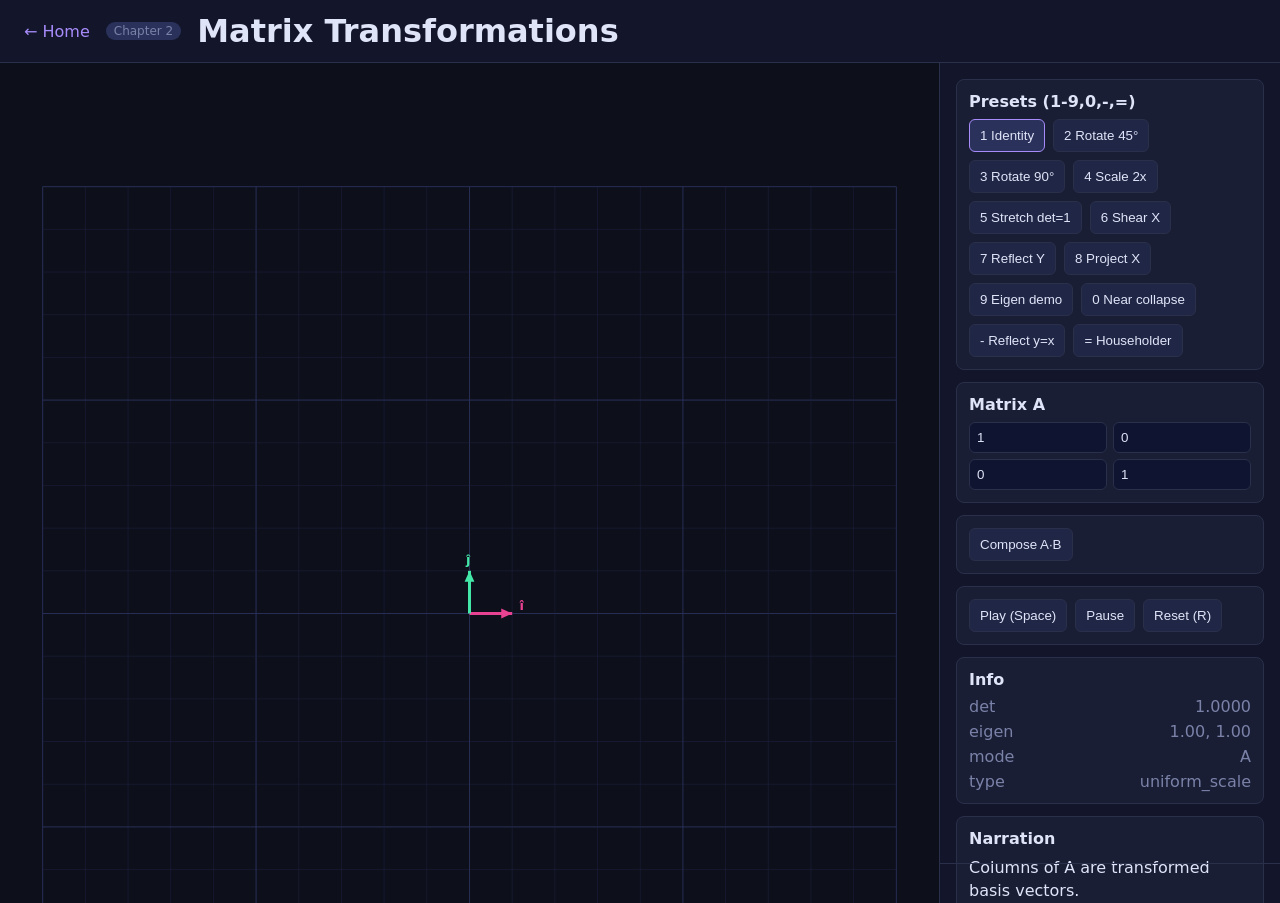
==== chapters/ch2-matrix-transformations.html @ 696d7d13 "feat: initial release — Linear Algebra Visual Companion 5 interactive chapters for ML/DL learners: -" ====
<!doctype html><html lang="en"><head>
<meta charset="UTF-8"/><meta name="viewport" content="width=device-width, initial-scale=1.0"/>
<title>Ch2 — Matrix Transformations</title>
<link rel="stylesheet" href="../css/theme.css"><link rel="stylesheet" href="../css/layout.css"><link rel="stylesheet" href="../css/components.css"></head><body>
<div class="chapter-shell"><header class="chapter-header"><a href="../index.html">← Home</a><span class="badge">Chapter 2</span><h1>Matrix Transformations</h1></header>
<main class="chapter-main"><section class="canvas-area"><canvas id="c"></canvas></section><aside class="sidebar">
<div class="panel"><div class="panel-title">Presets (1-9,0,-,=)</div><div id="presets" class="preset-bar"></div></div>
<div class="panel"><div class="panel-title">Matrix A</div><div class="input-grid" id="aGrid"></div></div>
<div class="panel"><button class="btn" id="composeToggle">Compose A·B</button><div id="composeBox" hidden><div class="panel-title" style="margin-top:8px">Matrix B</div><div class="input-grid" id="bGrid"></div></div></div>
<div class="panel"><div class="transport-bar"><button class="btn" id="play">Play (Space)</button><button class="btn" id="pause">Pause</button><button class="btn" id="reset">Reset (R)</button></div></div>
<div class="panel"><div class="panel-title">Info</div><div id="info" class="info-grid"></div></div>
<div class="panel"><div class="panel-title">Narration</div><div id="narr" class="narration"></div></div>
<div class="panel dl-panel"><div class="panel-title" id="dlh"></div><div id="dlc" class="narration"></div><pre class="code-block" id="dlcode"></pre></div>
<div class="panel exercise-panel"><div class="panel-title">Predict then reveal</div><div id="exercise"></div></div>
</aside></main><footer>Click canvas to place custom test vector.</footer></div>
<script src="../js/math-core.js"></script><script src="../js/renderer.js"></script><script src="../js/animation.js"></script><script src="../js/dl-annotations.js"></script><script src="../js/ui-shared.js"></script>
<script>
(()=>{
const canvas=document.getElementById('c');const r=new CanvasRenderer(canvas);
const C45=Math.cos(Math.PI/4),S45=Math.sin(Math.PI/4);
const presets=[[[1,0],[0,1]],[[C45,-S45],[S45,C45]],[[0,-1],[1,0]],[[2,0],[0,2]],[[2,0],[0,0.5]],[[1,1],[0,1]],[[-1,0],[0,1]],[[1,0],[0,0]],[[3,1],[0,2]],[[1,0],[0,0.01]],[[0,1],[1,0]],[[1-2*0.6*0.6,-2*0.6*0.8],[-2*0.6*0.8,1-2*0.8*0.8]]];
const names=['Identity','Rotate 45°','Rotate 90°','Scale 2x','Stretch det=1','Shear X','Reflect Y','Project X','Eigen demo','Near collapse','Reflect y=x','Householder'];
const keyMap=['1','2','3','4','5','6','7','8','9','0','-','='];
const s={A:[[1,0],[0,1]],B:[[1,0],[0,1]],compose:false,preset:0,prog:1,testVec:null,tween:null};
const ui={presets:document.getElementById('presets'),aGrid:document.getElementById('aGrid'),bGrid:document.getElementById('bGrid'),composeToggle:document.getElementById('composeToggle'),composeBox:document.getElementById('composeBox'),info:document.getElementById('info'),narr:document.getElementById('narr')};
function M(){return s.compose?MathCore.multiply(s.A,s.B):s.A;}
function drawInputs(el,m){el.innerHTML='';for(let i=0;i<2;i++)for(let j=0;j<2;j++){const inp=document.createElement('input');inp.className='m-input';inp.type='number';inp.step='0.01';inp.value=m[i][j];inp.oninput=()=>{m[i][j]=Number(inp.value)||0;s.preset=-1;save();updateExercise();};el.appendChild(inp);}}
function refreshPresets(){ui.presets.innerHTML='';presets.forEach((p,i)=>{const b=document.createElement('button');b.className='preset-btn'+(i===s.preset?' active':'');b.textContent=`${keyMap[i]} ${names[i]}`;b.onclick=()=>loadPreset(i);ui.presets.appendChild(b);});}
function loadPreset(i){s.preset=i;s.A=MathCore.clone(presets[i]);drawInputs(ui.aGrid,s.A);save();updateExercise();refreshPresets();}
function play(){if(s.tween)s.tween.stop();s.prog=0;s.tween=AnimationEngine.tween({duration:1200,onUpdate:e=>s.prog=e,onComplete:()=>s.prog=1});s.tween.play();}
function pause(){if(s.tween)s.tween.pause();}
function reset(){if(s.tween)s.tween.stop();s.prog=0;}
function render(){
  r.resize();const mat=MathCore.interpolateMatrix(M(),s.prog,2);const eig=MathCore.eigen2(M());
  r.clear();r.drawGrid([[1,0],[0,1]],{ghost:true});r.drawGrid(mat);r.drawArrow([0,0],MathCore.multiplyVec(mat,[1,0]),'#e84393','î',3);r.drawArrow([0,0],MathCore.multiplyVec(mat,[0,1]),'#43e8a8','ĵ',3);
  if(s.testVec){const t=s.testVec,tx=MathCore.multiplyVec(mat,t);r.drawArrow([0,0],t,'#7a82a8','x',2);r.drawArrow([0,0],tx,'#a78bfa','Mx',3);r.drawDot(t,'#7a82a8',4);r.drawDot(tx,'#a78bfa',5);} 
  const det=MathCore.det2(M()); ui.info.innerHTML='';[['det',det.toFixed(4)],['eigen',eig.complex?eig.display[0]:eig.display.join(', ')],['mode',s.compose?'A·B':'A'],['type',DLAnnotations.classify(M(),eig).type]].forEach(([k,v])=>{const d=document.createElement('div');d.className='info-item';d.innerHTML=`<span>${k}</span><span>${v}</span>`;ui.info.appendChild(d)});
  ui.narr.textContent=s.compose?'Composition active: apply B then A. Order matters (non-commutative).':'Columns of A are transformed basis vectors.';
  const ann=DLAnnotations.classify(M(),eig);document.getElementById('dlh').textContent=ann.headline;document.getElementById('dlc').textContent=ann.dlConnection;document.getElementById('dlcode').textContent=ann.pytorch;
}
canvas.addEventListener('click',e=>{const rect=canvas.getBoundingClientRect();s.testVec=r.toWorld(e.clientX-rect.left,e.clientY-rect.top);save();});
ui.composeToggle.onclick=()=>{s.compose=!s.compose;ui.composeBox.hidden=!s.compose;ui.composeToggle.classList.toggle('active',s.compose);save();};
document.getElementById('play').onclick=play;document.getElementById('pause').onclick=pause;document.getElementById('reset').onclick=reset;
function updateExercise(){const d=MathCore.det2(M());const idx=Math.abs(d)<1e-8?2:(d>0?0:1);UIShared.createPredictReveal(document.getElementById('exercise'),'Will det(M) be positive, negative, or zero?',['Positive','Negative','Zero'],idx,`det=${d.toFixed(4)}`);}
function save(){UIShared.saveHash('ch2',{A:s.A,B:s.B,c:s.compose,p:s.preset,t:s.testVec});}
function load(){const h=UIShared.loadHash('ch2');if(!h)return; if(h.A)s.A=h.A;if(h.B)s.B=h.B;if(h.p!==undefined)s.preset=h.p;s.compose=!!h.c;s.testVec=h.t||null;ui.composeBox.hidden=!s.compose;ui.composeToggle.classList.toggle('active',s.compose);} 
UIShared.setupKeyboardShortcuts({Space:play,R:reset,1:()=>loadPreset(0),2:()=>loadPreset(1),3:()=>loadPreset(2),4:()=>loadPreset(3),5:()=>loadPreset(4),6:()=>loadPreset(5),7:()=>loadPreset(6),8:()=>loadPreset(7),9:()=>loadPreset(8),0:()=>loadPreset(9),'-':()=>loadPreset(10),'=':()=>loadPreset(11)});
load();drawInputs(ui.aGrid,s.A);drawInputs(ui.bGrid,s.B);refreshPresets();updateExercise();AnimationEngine.add(render);
})();
</script></body></html>
---- css/theme.css ----
:root {
  --bg: #0d0f1a;
  --bg-panel: #13162a;
  --bg-card: #1a1e35;
  --border: #2a2f4a;
  --text: #e0e4f8;
  --text-dim: #7a82a8;
  --accent: #a78bfa;
  --i-hat: #e84393;
  --j-hat: #43e8a8;
  --eigen1: #f7c948;
  --eigen2: #7c4dff;
  --positive: #43e8a8;
  --negative: #e84393;
  --neutral: #a78bfa;
  --font-mono: 'JetBrains Mono', 'Fira Code', monospace;
  --font-sans: 'Inter', 'Segoe UI', system-ui, sans-serif;
  --radius: 8px;
  --transition: 0.2s ease;
}

* { box-sizing: border-box; margin: 0; padding: 0; }
html, body { height: 100%; background: var(--bg); color: var(--text); font-family: var(--font-sans); }
a { color: var(--accent); text-decoration: none; }
---- css/layout.css ----
.chapter-shell {
  display: grid;
  grid-template-rows: auto 1fr auto;
  min-height: 100vh;
}

.chapter-header {
  padding: 12px 24px;
  border-bottom: 1px solid var(--border);
  display: flex; align-items: center; gap: 16px;
  background: var(--bg-panel);
  flex-wrap: wrap;
}

.chapter-main {
  display: grid;
  grid-template-columns: 1fr 340px;
  gap: 0;
  height: calc(100vh - 100px);
}

.canvas-area {
  position: relative;
  background: var(--bg);
  border-right: 1px solid var(--border);
}

.canvas-area canvas {
  width: 100%; height: 100%;
  display: block;
}

.sidebar {
  background: var(--bg-panel);
  overflow-y: auto;
  padding: 16px;
  display: flex; flex-direction: column; gap: 12px;
}

footer { border-top: 1px solid var(--border); padding: 10px 16px; color: var(--text-dim); }

@media (max-width: 900px) {
  .chapter-main {
    grid-template-columns: 1fr;
    grid-template-rows: 400px 1fr;
    height: auto;
  }
  .canvas-area { height: 400px; }
  .sidebar { max-height: none; }
}
---- css/components.css ----
.panel{background:var(--bg-card);border:1px solid var(--border);border-radius:var(--radius);padding:12px}
.panel-title{font-weight:700;margin-bottom:8px}
.preset-bar{display:flex;flex-wrap:wrap;gap:8px}
.preset-btn,.btn,.exercise-btn{background:#202746;color:var(--text);border:1px solid var(--border);border-radius:6px;padding:8px 10px;cursor:pointer;transition:var(--transition)}
.preset-btn:hover,.btn:hover,.exercise-btn:hover{border-color:var(--accent)}
.preset-btn.active,.btn.active{background:#2a315b;border-color:var(--accent)}
.transport-bar{display:flex;gap:8px;flex-wrap:wrap}
.info-grid{display:grid;grid-template-columns:1fr;gap:6px}
.info-item{display:flex;justify-content:space-between;gap:10px;color:var(--text-dim)}
.narration{line-height:1.45;color:var(--text)}
.dl-panel .code-block, .code-block{background:#0c1022;border:1px solid var(--border);border-radius:6px;padding:8px;white-space:pre-wrap;font-family:var(--font-mono);font-size:12px}
.exercise-panel{display:flex;flex-direction:column;gap:8px}
.exercise-question{font-weight:600}
.exercise-options{display:flex;gap:8px;flex-wrap:wrap}
.exercise-reveal{font-size:13px;color:var(--text-dim)}
.badge{display:inline-block;padding:2px 8px;border-radius:999px;background:#2a315b;color:var(--text-dim);font-size:12px}
.coming-soon{opacity:.6;filter:grayscale(.25)}
.chapter-card{background:var(--bg-card);border:1px solid var(--border);border-radius:10px;padding:14px;display:flex;flex-direction:column;gap:10px}
.chapter-grid{display:grid;grid-template-columns:repeat(auto-fit,minmax(240px,1fr));gap:12px}
.input-grid{display:grid;grid-template-columns:repeat(2,minmax(0,1fr));gap:6px}
.m-input,input[type='number'],input[type='range']{width:100%;background:#0f1430;color:var(--text);border:1px solid var(--border);border-radius:6px;padding:7px}
label{font-size:13px;color:var(--text-dim);display:block;margin-bottom:4px}
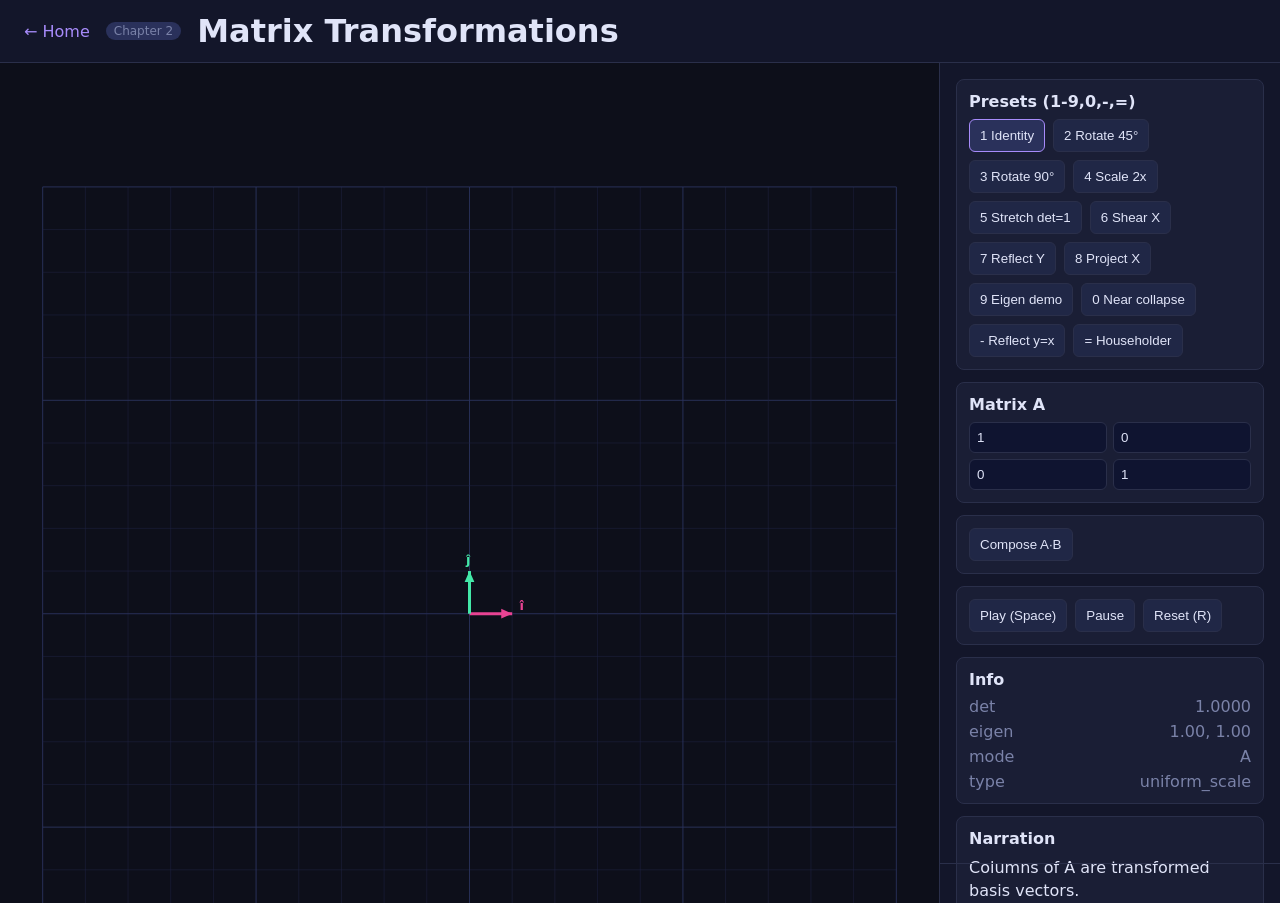
==== commit c58b6a17: "fix: resolve all Stage 4 review findings BLOCKING #1 (math-core.js): svd2() null dereference on repe" ====
--- a/chapters/ch2-matrix-transformations.html
+++ b/chapters/ch2-matrix-transformations.html
@@ -31,7 +31,7 @@
 function pause(){if(s.tween)s.tween.pause();}
 function reset(){if(s.tween)s.tween.stop();s.prog=0;}
 function render(){
-  r.resize();const mat=MathCore.interpolateMatrix(M(),s.prog,2);const eig=MathCore.eigen2(M());
+  const mat=MathCore.interpolateMatrix(M(),s.prog,2);const eig=MathCore.eigen2(M());
   r.clear();r.drawGrid([[1,0],[0,1]],{ghost:true});r.drawGrid(mat);r.drawArrow([0,0],MathCore.multiplyVec(mat,[1,0]),'#e84393','î',3);r.drawArrow([0,0],MathCore.multiplyVec(mat,[0,1]),'#43e8a8','ĵ',3);
   if(s.testVec){const t=s.testVec,tx=MathCore.multiplyVec(mat,t);r.drawArrow([0,0],t,'#7a82a8','x',2);r.drawArrow([0,0],tx,'#a78bfa','Mx',3);r.drawDot(t,'#7a82a8',4);r.drawDot(tx,'#a78bfa',5);} 
   const det=MathCore.det2(M()); ui.info.innerHTML='';[['det',det.toFixed(4)],['eigen',eig.complex?eig.display[0]:eig.display.join(', ')],['mode',s.compose?'A·B':'A'],['type',DLAnnotations.classify(M(),eig).type]].forEach(([k,v])=>{const d=document.createElement('div');d.className='info-item';d.innerHTML=`<span>${k}</span><span>${v}</span>`;ui.info.appendChild(d)});
@@ -45,6 +45,6 @@
 function save(){UIShared.saveHash('ch2',{A:s.A,B:s.B,c:s.compose,p:s.preset,t:s.testVec});}
 function load(){const h=UIShared.loadHash('ch2');if(!h)return; if(h.A)s.A=h.A;if(h.B)s.B=h.B;if(h.p!==undefined)s.preset=h.p;s.compose=!!h.c;s.testVec=h.t||null;ui.composeBox.hidden=!s.compose;ui.composeToggle.classList.toggle('active',s.compose);} 
 UIShared.setupKeyboardShortcuts({Space:play,R:reset,1:()=>loadPreset(0),2:()=>loadPreset(1),3:()=>loadPreset(2),4:()=>loadPreset(3),5:()=>loadPreset(4),6:()=>loadPreset(5),7:()=>loadPreset(6),8:()=>loadPreset(7),9:()=>loadPreset(8),0:()=>loadPreset(9),'-':()=>loadPreset(10),'=':()=>loadPreset(11)});
-load();drawInputs(ui.aGrid,s.A);drawInputs(ui.bGrid,s.B);refreshPresets();updateExercise();AnimationEngine.add(render);
+load();drawInputs(ui.aGrid,s.A);drawInputs(ui.bGrid,s.B);refreshPresets();updateExercise();AnimationEngine.add(render);window.addEventListener('resize',()=>r.resize());
 })();
 </script></body></html>
